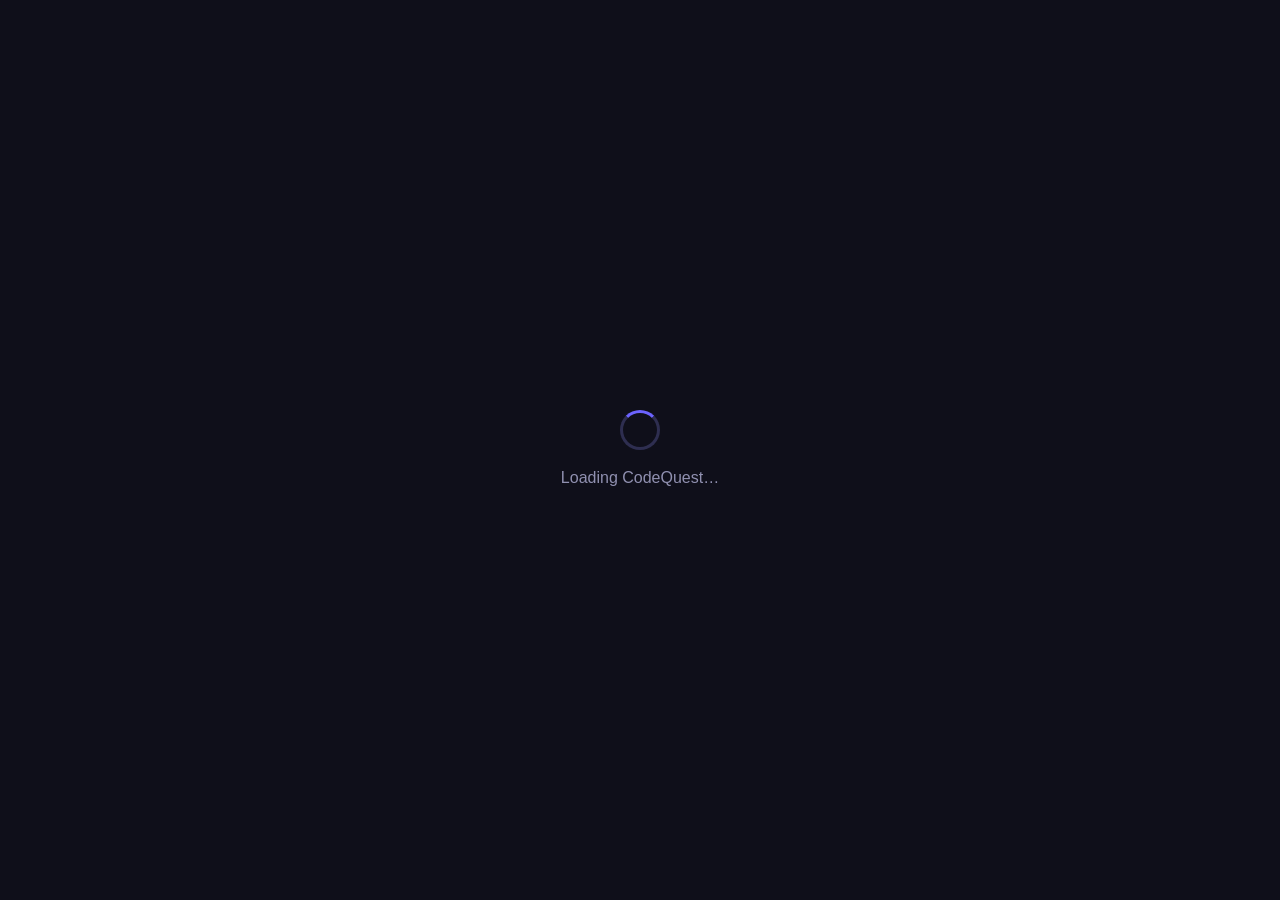
==== index.html @ d2c539c4 "Initial release: CodeQuest mobile PWA coding game Full-stack Mimo-style learning app with: - 5 langu" ====
<!DOCTYPE html>
<html lang="en">
<head>
  <meta charset="UTF-8">
  <meta name="viewport" content="width=device-width, initial-scale=1.0, viewport-fit=cover">
  <meta name="theme-color" content="#6C63FF">
  <meta name="description" content="Learn Python, JavaScript, Java, HTML, and CSS through bite-sized challenges.">
  <meta name="apple-mobile-web-app-capable" content="yes">
  <meta name="apple-mobile-web-app-status-bar-style" content="black-translucent">
  <meta name="apple-mobile-web-app-title" content="CodeQuest">
  <title>CodeQuest</title>

  <link rel="manifest" href="manifest.json">
  <link rel="apple-touch-icon" href="assets/icons/icon-192.png">

  <link rel="stylesheet" href="css/tokens.css">
  <link rel="stylesheet" href="css/reset.css">
  <link rel="stylesheet" href="css/layout.css">
  <link rel="stylesheet" href="css/components.css">
  <link rel="stylesheet" href="css/editor.css">
  <link rel="stylesheet" href="css/animations.css">

  <!-- Google Fonts: Fira Code for the code editor -->
  <link rel="preconnect" href="https://fonts.googleapis.com">
  <link rel="stylesheet" href="https://fonts.googleapis.com/css2?family=Fira+Code:wght@400;500&display=swap">

  <!-- Import map: CodeMirror 6 + language packs via esm.sh -->
  <script type="importmap">
  {
    "imports": {
      "style-mod":                   "https://esm.sh/style-mod@4.1.4",
      "w3c-keyname":                 "https://esm.sh/w3c-keyname@2.2.8",
      "crelt":                       "https://esm.sh/crelt@1.0.6",
      "@marijn/find-cluster-break":  "https://esm.sh/@marijn/find-cluster-break@1.0.2",
      "@lezer/common":               "https://esm.sh/@lezer/common@1.2.3",
      "@lezer/highlight":            "https://esm.sh/@lezer/highlight@1.2.1",
      "@lezer/lr":                   "https://esm.sh/@lezer/lr@1.4.2",
      "@lezer/python":               "https://esm.sh/@lezer/python@1.1.14",
      "@lezer/javascript":           "https://esm.sh/@lezer/javascript@1.4.21",
      "@lezer/java":                 "https://esm.sh/@lezer/java@1.1.2",
      "@lezer/html":                 "https://esm.sh/@lezer/html@1.3.10",
      "@lezer/css":                  "https://esm.sh/@lezer/css@1.1.9",
      "@codemirror/state":           "https://esm.sh/*@codemirror/state@6.5.1",
      "@codemirror/view":            "https://esm.sh/*@codemirror/view@6.36.3",
      "@codemirror/commands":        "https://esm.sh/*@codemirror/commands@6.8.0",
      "@codemirror/language":        "https://esm.sh/*@codemirror/language@6.10.8",
      "@codemirror/lang-python":     "https://esm.sh/*@codemirror/lang-python@6.1.9",
      "@codemirror/lang-javascript": "https://esm.sh/*@codemirror/lang-javascript@6.2.3",
      "@codemirror/lang-java":       "https://esm.sh/*@codemirror/lang-java@6.0.1",
      "@codemirror/lang-html":       "https://esm.sh/*@codemirror/lang-html@6.4.10",
      "@codemirror/lang-css":        "https://esm.sh/*@codemirror/lang-css@6.3.1",
      "@codemirror/theme-one-dark":  "https://esm.sh/*@codemirror/theme-one-dark@6.1.2",
      "@codemirror/autocomplete":    "https://esm.sh/*@codemirror/autocomplete@6.18.6",
      "codemirror":                  "https://esm.sh/*codemirror@6.0.1"
    }
  }
  </script>
</head>
<body>
  <div id="app">
    <div id="loading-screen">
      <div class="spinner"></div>
      <p>Loading CodeQuest…</p>
    </div>
  </div>

  <script type="module" src="js/app.js"></script>

  <script>
    if ('serviceWorker' in navigator) {
      window.addEventListener('load', () => {
        navigator.serviceWorker.register('/sw.js').catch(() => {});
      });
    }
  </script>
</body>
</html>
---- css/tokens.css ----
:root {
  /* Colors */
  --bg:          #0F0F1A;
  --surface:     #1A1A2E;
  --surface2:    #252540;
  --border:      #2E2E50;
  --accent:      #6C63FF;
  --accent-dim:  #4A43CC;
  --success:     #22C55E;
  --error:       #EF4444;
  --warn:        #F59E0B;
  --text:        #E8E8F0;
  --text-dim:    #9090B0;
  --text-muted:  #5A5A80;

  /* Track colors */
  --python:      #3776AB;
  --javascript:  #F7DF1E;
  --java:        #ED8B00;
  --html:        #E44D26;
  --css:         #264DE4;

  /* Spacing */
  --sp-1: 4px;
  --sp-2: 8px;
  --sp-3: 12px;
  --sp-4: 16px;
  --sp-5: 20px;
  --sp-6: 24px;
  --sp-8: 32px;

  /* Typography */
  --font-mono: 'Fira Code', 'Consolas', 'Monaco', monospace;
  --font-ui:   -apple-system, BlinkMacSystemFont, 'Segoe UI', sans-serif;
  --text-xs:   12px;
  --text-sm:   14px;
  --text-base: 16px;
  --text-lg:   18px;
  --text-xl:   22px;
  --text-2xl:  28px;

  /* Radii */
  --r-sm:  6px;
  --r-md:  10px;
  --r-lg:  16px;
  --r-xl:  24px;
  --r-full: 9999px;

  /* Shadows */
  --shadow-sm: 0 1px 3px rgba(0,0,0,0.4);
  --shadow-md: 0 4px 12px rgba(0,0,0,0.5);
  --shadow-lg: 0 8px 32px rgba(0,0,0,0.6);

  /* Transitions */
  --ease: cubic-bezier(0.4, 0, 0.2, 1);
  --fast: 150ms;
  --normal: 250ms;
}
---- css/layout.css ----
/* App Shell */
#app {
  display: flex;
  flex-direction: column;
  min-height: 100dvh;
  max-width: 480px;
  margin: 0 auto;
}

/* Header */
.app-header {
  position: sticky;
  top: 0;
  z-index: 100;
  display: flex;
  align-items: center;
  gap: var(--sp-3);
  height: 52px;
  padding: 0 var(--sp-4);
  background: var(--surface);
  border-bottom: 1px solid var(--border);
  backdrop-filter: blur(8px);
}

.app-header .back-btn {
  display: flex;
  align-items: center;
  gap: var(--sp-2);
  color: var(--accent);
  font-size: var(--text-sm);
  font-weight: 600;
  padding: var(--sp-2) var(--sp-3);
  margin-left: calc(-1 * var(--sp-3));
  border-radius: var(--r-md);
}

.app-header .back-btn:active { background: var(--surface2); }

.app-header h1 {
  flex: 1;
  font-size: var(--text-lg);
  font-weight: 700;
}

.app-header .header-actions {
  display: flex;
  gap: var(--sp-2);
}

.app-header .icon-btn {
  width: 36px;
  height: 36px;
  display: flex;
  align-items: center;
  justify-content: center;
  border-radius: var(--r-full);
  font-size: 18px;
}

.app-header .icon-btn:active { background: var(--surface2); }

/* Screen */
.screen {
  flex: 1;
  display: flex;
  flex-direction: column;
  overflow-y: auto;
  padding-bottom: env(safe-area-inset-bottom, 16px);
}

.screen-content {
  flex: 1;
  padding: var(--sp-4);
  display: flex;
  flex-direction: column;
  gap: var(--sp-4);
}

/* Loading screen */
#loading-screen {
  display: flex;
  flex-direction: column;
  align-items: center;
  justify-content: center;
  gap: var(--sp-4);
  min-height: 100dvh;
  color: var(--text-dim);
}

.spinner {
  width: 40px;
  height: 40px;
  border: 3px solid var(--border);
  border-top-color: var(--accent);
  border-radius: 50%;
  animation: spin 0.8s linear infinite;
}

@keyframes spin { to { transform: rotate(360deg); } }

/* Progress bar in header */
.lesson-progress-bar {
  position: absolute;
  bottom: 0;
  left: 0;
  right: 0;
  height: 3px;
  background: var(--border);
}

.lesson-progress-bar-fill {
  height: 100%;
  background: var(--accent);
  transition: width var(--normal) var(--ease);
}

/* Section label */
.section-label {
  font-size: var(--text-xs);
  font-weight: 700;
  letter-spacing: 0.08em;
  text-transform: uppercase;
  color: var(--text-muted);
}

/* Sticky footer CTA */
.sticky-cta {
  position: sticky;
  bottom: 0;
  padding: var(--sp-4);
  padding-bottom: max(var(--sp-4), env(safe-area-inset-bottom, 16px));
  background: linear-gradient(to bottom, transparent, var(--bg) 40%);
}
---- css/components.css ----
/* ── Buttons ─────────────────────────────────────────── */
.btn {
  display: flex;
  align-items: center;
  justify-content: center;
  gap: var(--sp-2);
  padding: var(--sp-3) var(--sp-5);
  border-radius: var(--r-lg);
  font-size: var(--text-base);
  font-weight: 600;
  transition: transform var(--fast), opacity var(--fast);
  user-select: none;
  -webkit-tap-highlight-color: transparent;
}

.btn:active { transform: scale(0.97); opacity: 0.85; }

.btn-primary {
  background: var(--accent);
  color: #fff;
  width: 100%;
  padding: var(--sp-4) var(--sp-5);
  font-size: var(--text-lg);
  box-shadow: 0 4px 16px rgba(108,99,255,0.35);
}

.btn-secondary {
  background: var(--surface2);
  color: var(--text);
  border: 1px solid var(--border);
}

.btn-success {
  background: var(--success);
  color: #fff;
  width: 100%;
  padding: var(--sp-4) var(--sp-5);
  font-size: var(--text-lg);
}

.btn-danger {
  background: transparent;
  color: var(--error);
  border: 1px solid var(--error);
}

.btn:disabled {
  opacity: 0.4;
  pointer-events: none;
}

/* ── Track Cards ─────────────────────────────────────── */
.track-card {
  display: flex;
  align-items: center;
  gap: var(--sp-4);
  background: var(--surface);
  border: 1px solid var(--border);
  border-radius: var(--r-lg);
  padding: var(--sp-4);
  cursor: pointer;
  transition: border-color var(--fast), transform var(--fast);
  -webkit-tap-highlight-color: transparent;
}

.track-card:active { transform: scale(0.98); border-color: var(--accent); }

.track-icon {
  font-size: 32px;
  line-height: 1;
  width: 48px;
  text-align: center;
}

.track-info { flex: 1; min-width: 0; }

.track-title {
  font-size: var(--text-base);
  font-weight: 700;
  margin-bottom: var(--sp-1);
}

.track-subtitle {
  font-size: var(--text-xs);
  color: var(--text-dim);
  margin-bottom: var(--sp-2);
  white-space: nowrap;
  overflow: hidden;
  text-overflow: ellipsis;
}

.track-card .chevron {
  color: var(--text-muted);
  font-size: 18px;
}

/* ── Progress Bar ─────────────────────────────────────── */
.progress-bar {
  height: 6px;
  background: var(--border);
  border-radius: var(--r-full);
  overflow: hidden;
}

.progress-bar-fill {
  height: 100%;
  border-radius: var(--r-full);
  background: var(--accent);
  transition: width var(--normal) var(--ease);
}

.progress-bar-fill.success { background: var(--success); }

.progress-label {
  display: flex;
  justify-content: space-between;
  font-size: var(--text-xs);
  color: var(--text-dim);
  margin-top: var(--sp-1);
}

/* ── Streak / XP Card ─────────────────────────────────── */
.stat-card {
  background: var(--surface);
  border: 1px solid var(--border);
  border-radius: var(--r-lg);
  padding: var(--sp-4);
}

.stat-card-header {
  display: flex;
  align-items: center;
  justify-content: space-between;
  margin-bottom: var(--sp-3);
}

.streak-badge {
  display: flex;
  align-items: center;
  gap: var(--sp-2);
  font-size: var(--text-lg);
  font-weight: 800;
  color: var(--warn);
}

.streak-badge.active::before { content: '🔥'; }
.streak-badge.inactive::before { content: '❄️'; }

.level-info {
  font-size: var(--text-sm);
  color: var(--text-dim);
}

.level-title {
  font-size: var(--text-base);
  font-weight: 700;
  color: var(--text);
}

/* ── Lesson Map ────────────────────────────────────────── */
.lesson-map {
  display: flex;
  flex-direction: column;
  gap: 0;
  padding: var(--sp-4) 0;
}

.lesson-map-item {
  display: flex;
  align-items: stretch;
  gap: var(--sp-4);
}

.lesson-map-spine {
  display: flex;
  flex-direction: column;
  align-items: center;
  width: 32px;
  flex-shrink: 0;
}

.lesson-dot {
  width: 28px;
  height: 28px;
  border-radius: 50%;
  display: flex;
  align-items: center;
  justify-content: center;
  font-size: 14px;
  flex-shrink: 0;
  border: 2px solid var(--border);
  background: var(--surface);
}

.lesson-dot.completed {
  background: var(--success);
  border-color: var(--success);
  color: #fff;
}

.lesson-dot.current {
  background: var(--accent);
  border-color: var(--accent);
  color: #fff;
  box-shadow: 0 0 0 4px rgba(108,99,255,0.25);
}

.lesson-dot.locked {
  background: var(--surface);
  border-color: var(--border);
  color: var(--text-muted);
}

.lesson-connector {
  flex: 1;
  width: 2px;
  background: var(--border);
  margin: 2px 0;
}

.lesson-connector.done { background: var(--success); }

.lesson-map-content {
  flex: 1;
  padding: var(--sp-1) 0 var(--sp-5);
}

.lesson-name {
  font-size: var(--text-base);
  font-weight: 600;
  margin-bottom: var(--sp-1);
}

.lesson-name.current { color: var(--accent); }
.lesson-name.locked  { color: var(--text-muted); }

.lesson-meta {
  font-size: var(--text-xs);
  color: var(--text-muted);
}

/* ── Theory Sections ───────────────────────────────────── */
.theory-section {
  padding: var(--sp-4);
}

.theory-text {
  font-size: var(--text-base);
  line-height: 1.7;
  color: var(--text);
}

.theory-text code {
  background: var(--surface2);
  padding: 2px 6px;
  border-radius: var(--r-sm);
  color: var(--accent);
}

.code-block {
  background: #0D1117;
  border: 1px solid var(--border);
  border-radius: var(--r-md);
  padding: var(--sp-4);
  overflow-x: auto;
  margin: var(--sp-3) 0;
}

.code-block pre {
  color: #E6EDF3;
  font-size: var(--text-sm);
  line-height: 1.6;
  white-space: pre;
}

.output-demo {
  background: var(--surface);
  border: 1px solid var(--border);
  border-radius: var(--r-md);
  padding: var(--sp-3) var(--sp-4);
  margin: var(--sp-3) 0;
}

.output-demo-label {
  font-size: var(--text-xs);
  text-transform: uppercase;
  letter-spacing: 0.06em;
  color: var(--text-muted);
  margin-bottom: var(--sp-2);
}

.output-demo pre {
  color: var(--success);
  font-size: var(--text-sm);
}

/* ── Challenge Cards ───────────────────────────────────── */
.challenge-card {
  background: var(--surface);
  border: 1px solid var(--border);
  border-radius: var(--r-lg);
  padding: var(--sp-4);
}

.challenge-type-badge {
  display: inline-flex;
  align-items: center;
  gap: var(--sp-1);
  padding: 3px 10px;
  border-radius: var(--r-full);
  font-size: var(--text-xs);
  font-weight: 700;
  letter-spacing: 0.04em;
  text-transform: uppercase;
  background: var(--surface2);
  color: var(--text-dim);
  margin-bottom: var(--sp-3);
}

.challenge-prompt {
  font-size: var(--text-base);
  line-height: 1.6;
  margin-bottom: var(--sp-4);
}

.challenge-prompt code {
  background: var(--surface2);
  padding: 2px 6px;
  border-radius: var(--r-sm);
  color: var(--accent);
  font-size: 0.9em;
}

/* ── MCQ Options ──────────────────────────────────────── */
.mcq-options {
  display: flex;
  flex-direction: column;
  gap: var(--sp-3);
}

.mcq-option {
  display: flex;
  align-items: center;
  gap: var(--sp-3);
  padding: var(--sp-3) var(--sp-4);
  background: var(--surface2);
  border: 2px solid var(--border);
  border-radius: var(--r-md);
  cursor: pointer;
  transition: border-color var(--fast), background var(--fast);
  text-align: left;
  -webkit-tap-highlight-color: transparent;
}

.mcq-option:active { border-color: var(--accent); }

.mcq-option.selected {
  border-color: var(--accent);
  background: rgba(108,99,255,0.1);
}

.mcq-option.correct {
  border-color: var(--success);
  background: rgba(34,197,94,0.1);
}

.mcq-option.incorrect {
  border-color: var(--error);
  background: rgba(239,68,68,0.1);
}

.mcq-letter {
  width: 28px;
  height: 28px;
  border-radius: 50%;
  background: var(--border);
  display: flex;
  align-items: center;
  justify-content: center;
  font-size: var(--text-sm);
  font-weight: 700;
  flex-shrink: 0;
}

.mcq-text {
  font-size: var(--text-base);
  line-height: 1.4;
}

.mcq-text pre {
  font-size: var(--text-sm);
  background: var(--surface);
  padding: var(--sp-2) var(--sp-3);
  border-radius: var(--r-sm);
  margin-top: var(--sp-1);
  white-space: pre-wrap;
}

.explanation-box {
  margin-top: var(--sp-3);
  padding: var(--sp-3) var(--sp-4);
  background: rgba(34,197,94,0.08);
  border: 1px solid rgba(34,197,94,0.3);
  border-radius: var(--r-md);
  font-size: var(--text-sm);
  color: var(--text);
  line-height: 1.6;
}

.explanation-box.error {
  background: rgba(239,68,68,0.08);
  border-color: rgba(239,68,68,0.3);
}

/* ── Fill Blank ────────────────────────────────────────── */
.fill-blank-template {
  background: #0D1117;
  border: 1px solid var(--border);
  border-radius: var(--r-md);
  padding: var(--sp-4);
  font-family: var(--font-mono);
  font-size: var(--text-sm);
  line-height: 2;
  white-space: pre-wrap;
}

.blank-input {
  display: inline-block;
  background: rgba(108,99,255,0.15);
  border: 2px solid var(--accent);
  border-radius: var(--r-sm);
  padding: 0 var(--sp-2);
  min-width: 80px;
  color: var(--accent);
  font-family: var(--font-mono);
  font-size: var(--text-sm);
  text-align: center;
  vertical-align: baseline;
}

.blank-input:focus {
  background: rgba(108,99,255,0.25);
  outline: none;
}

.blank-input.correct {
  border-color: var(--success);
  color: var(--success);
  background: rgba(34,197,94,0.1);
}

.blank-input.incorrect {
  border-color: var(--error);
  color: var(--error);
  background: rgba(239,68,68,0.1);
}

/* ── Hint Button ──────────────────────────────────────── */
.hint-btn {
  display: flex;
  align-items: center;
  gap: var(--sp-2);
  color: var(--text-dim);
  font-size: var(--text-sm);
  padding: var(--sp-2) var(--sp-3);
  border-radius: var(--r-md);
  border: 1px dashed var(--border);
  margin-top: var(--sp-3);
}

.hint-btn:active { background: var(--surface2); }

.hint-text {
  margin-top: var(--sp-3);
  padding: var(--sp-3) var(--sp-4);
  background: rgba(245,158,11,0.08);
  border: 1px solid rgba(245,158,11,0.3);
  border-radius: var(--r-md);
  font-size: var(--text-sm);
  color: var(--warn);
}

/* ── Test Cases ────────────────────────────────────────── */
.test-cases {
  display: flex;
  gap: var(--sp-2);
  flex-wrap: wrap;
  margin-top: var(--sp-3);
}

.test-dot {
  width: 10px;
  height: 10px;
  border-radius: 50%;
  background: var(--border);
}

.test-dot.pass { background: var(--success); }
.test-dot.fail { background: var(--error); }
.test-dot.running { background: var(--warn); animation: pulse 0.8s infinite; }

@keyframes pulse { 0%,100% { opacity: 1; } 50% { opacity: 0.4; } }

.test-case-row {
  display: flex;
  align-items: center;
  gap: var(--sp-3);
  padding: var(--sp-2) var(--sp-3);
  background: var(--surface2);
  border-radius: var(--r-sm);
  font-size: var(--text-sm);
  border-left: 3px solid var(--border);
}

.test-case-row.pass { border-left-color: var(--success); }
.test-case-row.fail { border-left-color: var(--error); }

/* ── Success Overlay ───────────────────────────────────── */
.success-overlay {
  position: fixed;
  inset: 0;
  background: rgba(0,0,0,0.7);
  display: flex;
  align-items: flex-end;
  z-index: 200;
  animation: fadeIn var(--fast) var(--ease);
}

@keyframes fadeIn { from { opacity: 0; } to { opacity: 1; } }

.success-sheet {
  background: var(--surface);
  border-radius: var(--r-xl) var(--r-xl) 0 0;
  padding: var(--sp-8) var(--sp-6);
  padding-bottom: max(var(--sp-8), env(safe-area-inset-bottom, 32px));
  width: 100%;
  text-align: center;
  animation: slideUp var(--normal) var(--ease);
}

@keyframes slideUp { from { transform: translateY(100%); } to { transform: translateY(0); } }

.success-icon {
  font-size: 64px;
  margin-bottom: var(--sp-4);
}

.success-title {
  font-size: var(--text-2xl);
  font-weight: 800;
  margin-bottom: var(--sp-3);
}

.xp-award-display {
  display: flex;
  flex-direction: column;
  gap: var(--sp-2);
  margin-bottom: var(--sp-5);
}

.xp-award-row {
  display: flex;
  align-items: center;
  justify-content: center;
  gap: var(--sp-2);
  font-size: var(--text-lg);
  font-weight: 700;
  color: var(--warn);
}

.xp-award-row.bonus { font-size: var(--text-base); color: var(--success); }

.level-up-banner {
  background: linear-gradient(135deg, #6C63FF, #A855F7);
  border-radius: var(--r-md);
  padding: var(--sp-3) var(--sp-4);
  margin-bottom: var(--sp-4);
  font-weight: 700;
  color: #fff;
  font-size: var(--text-lg);
}

/* ── Badge Grid ────────────────────────────────────────── */
.badge-grid {
  display: grid;
  grid-template-columns: repeat(3, 1fr);
  gap: var(--sp-3);
}

.badge-item {
  background: var(--surface);
  border: 1px solid var(--border);
  border-radius: var(--r-md);
  padding: var(--sp-3);
  text-align: center;
}

.badge-item.unlocked { border-color: var(--warn); }
.badge-item.locked { opacity: 0.35; filter: grayscale(1); }

.badge-icon { font-size: 28px; margin-bottom: var(--sp-1); }
.badge-title { font-size: var(--text-xs); font-weight: 600; line-height: 1.3; }

/* ── Settings ─────────────────────────────────────────── */
.settings-row {
  display: flex;
  align-items: center;
  justify-content: space-between;
  padding: var(--sp-4) 0;
  border-bottom: 1px solid var(--border);
}

.settings-label { font-size: var(--text-base); font-weight: 600; }
.settings-desc  { font-size: var(--text-xs); color: var(--text-dim); margin-top: 2px; }

.text-input {
  background: var(--surface2);
  border: 1px solid var(--border);
  border-radius: var(--r-md);
  padding: var(--sp-3) var(--sp-4);
  font-size: var(--text-sm);
  font-family: var(--font-mono);
  color: var(--text);
  width: 100%;
  margin-top: var(--sp-2);
}

.text-input:focus { border-color: var(--accent); outline: none; }

/* Toggle */
.toggle {
  position: relative;
  width: 44px;
  height: 24px;
}

.toggle input { opacity: 0; width: 0; height: 0; }

.toggle-slider {
  position: absolute;
  inset: 0;
  background: var(--border);
  border-radius: var(--r-full);
  transition: background var(--fast);
  cursor: pointer;
}

.toggle-slider::after {
  content: '';
  position: absolute;
  width: 18px;
  height: 18px;
  left: 3px;
  top: 3px;
  background: #fff;
  border-radius: 50%;
  transition: transform var(--fast);
}

.toggle input:checked + .toggle-slider { background: var(--accent); }
.toggle input:checked + .toggle-slider::after { transform: translateX(20px); }
---- css/editor.css ----
/* CodeMirror 6 Mobile Overrides */
.editor-wrapper {
  background: #0D1117;
  border: 1px solid var(--border);
  border-radius: var(--r-md);
  overflow: hidden;
}

.editor-toolbar {
  display: flex;
  align-items: center;
  justify-content: space-between;
  padding: var(--sp-2) var(--sp-3);
  background: var(--surface2);
  border-bottom: 1px solid var(--border);
}

.editor-lang-badge {
  font-size: var(--text-xs);
  font-weight: 700;
  color: var(--text-muted);
  text-transform: uppercase;
  letter-spacing: 0.06em;
}

.editor-actions {
  display: flex;
  gap: var(--sp-2);
}

.editor-action-btn {
  padding: var(--sp-1) var(--sp-3);
  background: var(--surface);
  border-radius: var(--r-sm);
  font-size: var(--text-xs);
  font-weight: 600;
  color: var(--text-dim);
}

.editor-action-btn:active { background: var(--border); }

.editor-action-btn.run {
  background: var(--accent);
  color: #fff;
}

/* CodeMirror element itself */
.cm-editor {
  min-height: 120px;
  max-height: 280px;
  overflow-y: auto;
  font-size: 14px !important;
  line-height: 1.6 !important;
}

.cm-editor.cm-focused { outline: none !important; }

.cm-scroller {
  font-family: var(--font-mono) !important;
  overflow-x: auto;
}

/* Make touch targets bigger for mobile */
.cm-line { padding: 0 var(--sp-3) !important; }
.cm-gutters { background: #0D1117 !important; border-right: 1px solid var(--border) !important; }
.cm-lineNumbers .cm-gutterElement { color: var(--text-muted) !important; padding: 0 var(--sp-2) !important; }
.cm-activeLine { background: rgba(255,255,255,0.03) !important; }
.cm-cursor { border-left-color: var(--accent) !important; }
.cm-selectionBackground { background: rgba(108,99,255,0.2) !important; }

/* ── Output Panel ─────────────────────────────────────── */
.output-panel {
  background: #0D1117;
  border: 1px solid var(--border);
  border-radius: var(--r-md);
  overflow: hidden;
}

.output-panel-header {
  display: flex;
  align-items: center;
  justify-content: space-between;
  padding: var(--sp-2) var(--sp-3);
  background: var(--surface2);
  border-bottom: 1px solid var(--border);
}

.output-panel-title {
  font-size: var(--text-xs);
  font-weight: 700;
  color: var(--text-muted);
  text-transform: uppercase;
  letter-spacing: 0.06em;
}

.output-content {
  padding: var(--sp-3) var(--sp-4);
  font-family: var(--font-mono);
  font-size: var(--text-sm);
  line-height: 1.6;
  min-height: 60px;
  max-height: 180px;
  overflow-y: auto;
  color: var(--text);
  white-space: pre-wrap;
  word-break: break-word;
}

.output-content.stdout { color: #E6EDF3; }
.output-content.stderr { color: var(--error); }
.output-content.empty  { color: var(--text-muted); font-style: italic; }

.output-iframe {
  width: 100%;
  min-height: 200px;
  border: none;
  background: #fff;
  border-radius: 0 0 var(--r-md) var(--r-md);
}

/* Mobile keyboard helper bar */
.mobile-keys {
  display: flex;
  gap: var(--sp-1);
  padding: var(--sp-2) var(--sp-3);
  background: var(--surface2);
  border-top: 1px solid var(--border);
  overflow-x: auto;
  -webkit-overflow-scrolling: touch;
}

.mobile-key {
  flex-shrink: 0;
  padding: var(--sp-1) var(--sp-3);
  background: var(--surface);
  border: 1px solid var(--border);
  border-radius: var(--r-sm);
  font-family: var(--font-mono);
  font-size: var(--text-sm);
  color: var(--text);
  white-space: nowrap;
}

.mobile-key:active { background: var(--accent); border-color: var(--accent); color: #fff; }
---- css/animations.css ----
/* ── XP Float-Up ──────────────────────────────────────── */
.xp-pop {
  position: fixed;
  font-size: var(--text-lg);
  font-weight: 800;
  color: var(--warn);
  pointer-events: none;
  z-index: 999;
  animation: xpFloat 1.2s var(--ease) forwards;
  text-shadow: 0 2px 8px rgba(0,0,0,0.5);
}

@keyframes xpFloat {
  0%   { opacity: 0; transform: translateY(0) scale(0.8); }
  20%  { opacity: 1; transform: translateY(-10px) scale(1.1); }
  60%  { opacity: 1; transform: translateY(-40px) scale(1); }
  100% { opacity: 0; transform: translateY(-70px) scale(0.9); }
}

/* ── Level Up Flash ───────────────────────────────────── */
.level-up-flash {
  position: fixed;
  inset: 0;
  background: radial-gradient(circle at center, rgba(108,99,255,0.3), transparent 70%);
  pointer-events: none;
  z-index: 198;
  animation: levelFlash 0.6s var(--ease) forwards;
}

@keyframes levelFlash {
  0%   { opacity: 0; }
  30%  { opacity: 1; }
  100% { opacity: 0; }
}

/* ── Streak Fire ──────────────────────────────────────── */
.streak-fire {
  display: inline-block;
  animation: fireWiggle 0.8s var(--ease) infinite alternate;
}

@keyframes fireWiggle {
  0%   { transform: rotate(-5deg) scale(1); }
  100% { transform: rotate(5deg) scale(1.1); }
}

/* ── Correct Bounce ───────────────────────────────────── */
.correct-bounce {
  animation: correctBounce 0.4s var(--ease);
}

@keyframes correctBounce {
  0%   { transform: scale(1); }
  40%  { transform: scale(1.08); }
  70%  { transform: scale(0.96); }
  100% { transform: scale(1); }
}

/* ── Wrong Shake ──────────────────────────────────────── */
.wrong-shake {
  animation: wrongShake 0.4s var(--ease);
}

@keyframes wrongShake {
  0%,100% { transform: translateX(0); }
  20%     { transform: translateX(-6px); }
  40%     { transform: translateX(6px); }
  60%     { transform: translateX(-4px); }
  80%     { transform: translateX(4px); }
}

/* ── Slide In From Right ──────────────────────────────── */
.slide-in-right {
  animation: slideInRight var(--normal) var(--ease);
}

@keyframes slideInRight {
  from { transform: translateX(40px); opacity: 0; }
  to   { transform: translateX(0);    opacity: 1; }
}

/* ── Fade In ──────────────────────────────────────────── */
.fade-in {
  animation: fadeInAnim var(--normal) var(--ease);
}

@keyframes fadeInAnim {
  from { opacity: 0; transform: translateY(8px); }
  to   { opacity: 1; transform: translateY(0); }
}

/* ── Running Indicator ────────────────────────────────── */
.running-dots::after {
  content: '';
  animation: dots 1.2s steps(3, end) infinite;
}

@keyframes dots {
  0%   { content: ''; }
  33%  { content: '.'; }
  66%  { content: '..'; }
  100% { content: '...'; }
}
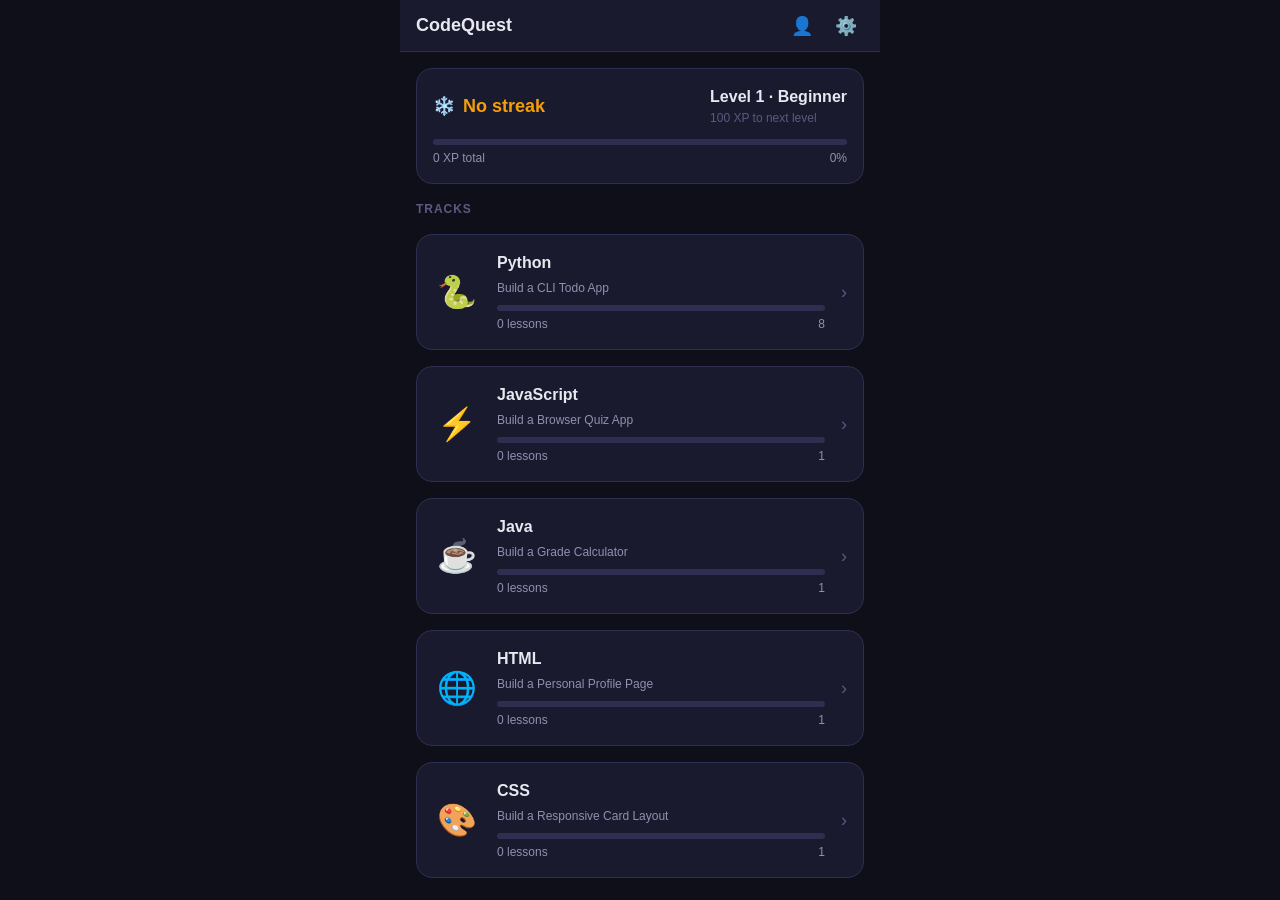
==== commit 8d1ab91b: "Fix infinite spinner: remove CDN deps, fix circular imports, add error handling Root causes of the b" ====
--- a/index.html
+++ b/index.html
@@ -20,41 +20,8 @@
   <link rel="stylesheet" href="css/editor.css">
   <link rel="stylesheet" href="css/animations.css">
 
-  <!-- Google Fonts: Fira Code for the code editor -->
   <link rel="preconnect" href="https://fonts.googleapis.com">
   <link rel="stylesheet" href="https://fonts.googleapis.com/css2?family=Fira+Code:wght@400;500&display=swap">
-
-  <!-- Import map: CodeMirror 6 + language packs via esm.sh -->
-  <script type="importmap">
-  {
-    "imports": {
-      "style-mod":                   "https://esm.sh/style-mod@4.1.4",
-      "w3c-keyname":                 "https://esm.sh/w3c-keyname@2.2.8",
-      "crelt":                       "https://esm.sh/crelt@1.0.6",
-      "@marijn/find-cluster-break":  "https://esm.sh/@marijn/find-cluster-break@1.0.2",
-      "@lezer/common":               "https://esm.sh/@lezer/common@1.2.3",
-      "@lezer/highlight":            "https://esm.sh/@lezer/highlight@1.2.1",
-      "@lezer/lr":                   "https://esm.sh/@lezer/lr@1.4.2",
-      "@lezer/python":               "https://esm.sh/@lezer/python@1.1.14",
-      "@lezer/javascript":           "https://esm.sh/@lezer/javascript@1.4.21",
-      "@lezer/java":                 "https://esm.sh/@lezer/java@1.1.2",
-      "@lezer/html":                 "https://esm.sh/@lezer/html@1.3.10",
-      "@lezer/css":                  "https://esm.sh/@lezer/css@1.1.9",
-      "@codemirror/state":           "https://esm.sh/*@codemirror/state@6.5.1",
-      "@codemirror/view":            "https://esm.sh/*@codemirror/view@6.36.3",
-      "@codemirror/commands":        "https://esm.sh/*@codemirror/commands@6.8.0",
-      "@codemirror/language":        "https://esm.sh/*@codemirror/language@6.10.8",
-      "@codemirror/lang-python":     "https://esm.sh/*@codemirror/lang-python@6.1.9",
-      "@codemirror/lang-javascript": "https://esm.sh/*@codemirror/lang-javascript@6.2.3",
-      "@codemirror/lang-java":       "https://esm.sh/*@codemirror/lang-java@6.0.1",
-      "@codemirror/lang-html":       "https://esm.sh/*@codemirror/lang-html@6.4.10",
-      "@codemirror/lang-css":        "https://esm.sh/*@codemirror/lang-css@6.3.1",
-      "@codemirror/theme-one-dark":  "https://esm.sh/*@codemirror/theme-one-dark@6.1.2",
-      "@codemirror/autocomplete":    "https://esm.sh/*@codemirror/autocomplete@6.18.6",
-      "codemirror":                  "https://esm.sh/*codemirror@6.0.1"
-    }
-  }
-  </script>
 </head>
 <body>
   <div id="app">
@@ -69,7 +36,7 @@
   <script>
     if ('serviceWorker' in navigator) {
       window.addEventListener('load', () => {
-        navigator.serviceWorker.register('/sw.js').catch(() => {});
+        navigator.serviceWorker.register('./sw.js').catch(() => {});
       });
     }
   </script>
--- a/css/editor.css
+++ b/css/editor.css
@@ -1,4 +1,31 @@
-/* CodeMirror 6 Mobile Overrides */
+/* ── Textarea Code Editor ─────────────────────────────── */
+.code-textarea {
+  display: block;
+  width: 100%;
+  min-height: 120px;
+  max-height: 320px;
+  background: #0D1117;
+  color: #E6EDF3;
+  font-family: 'Fira Code', 'Consolas', 'Monaco', monospace;
+  font-size: 14px;
+  line-height: 1.6;
+  padding: 12px 16px;
+  border: none;
+  resize: none;
+  outline: none;
+  overflow-y: auto;
+  white-space: pre;
+  overflow-x: auto;
+  tab-size: 4;
+  -moz-tab-size: 4;
+  caret-color: #6C63FF;
+}
+
+.code-textarea:focus {
+  box-shadow: inset 0 0 0 2px rgba(108,99,255,0.4);
+}
+
+/* ── Editor Wrapper ───────────────────────────────────── */
 .editor-wrapper {
   background: #0D1117;
   border: 1px solid var(--border);
